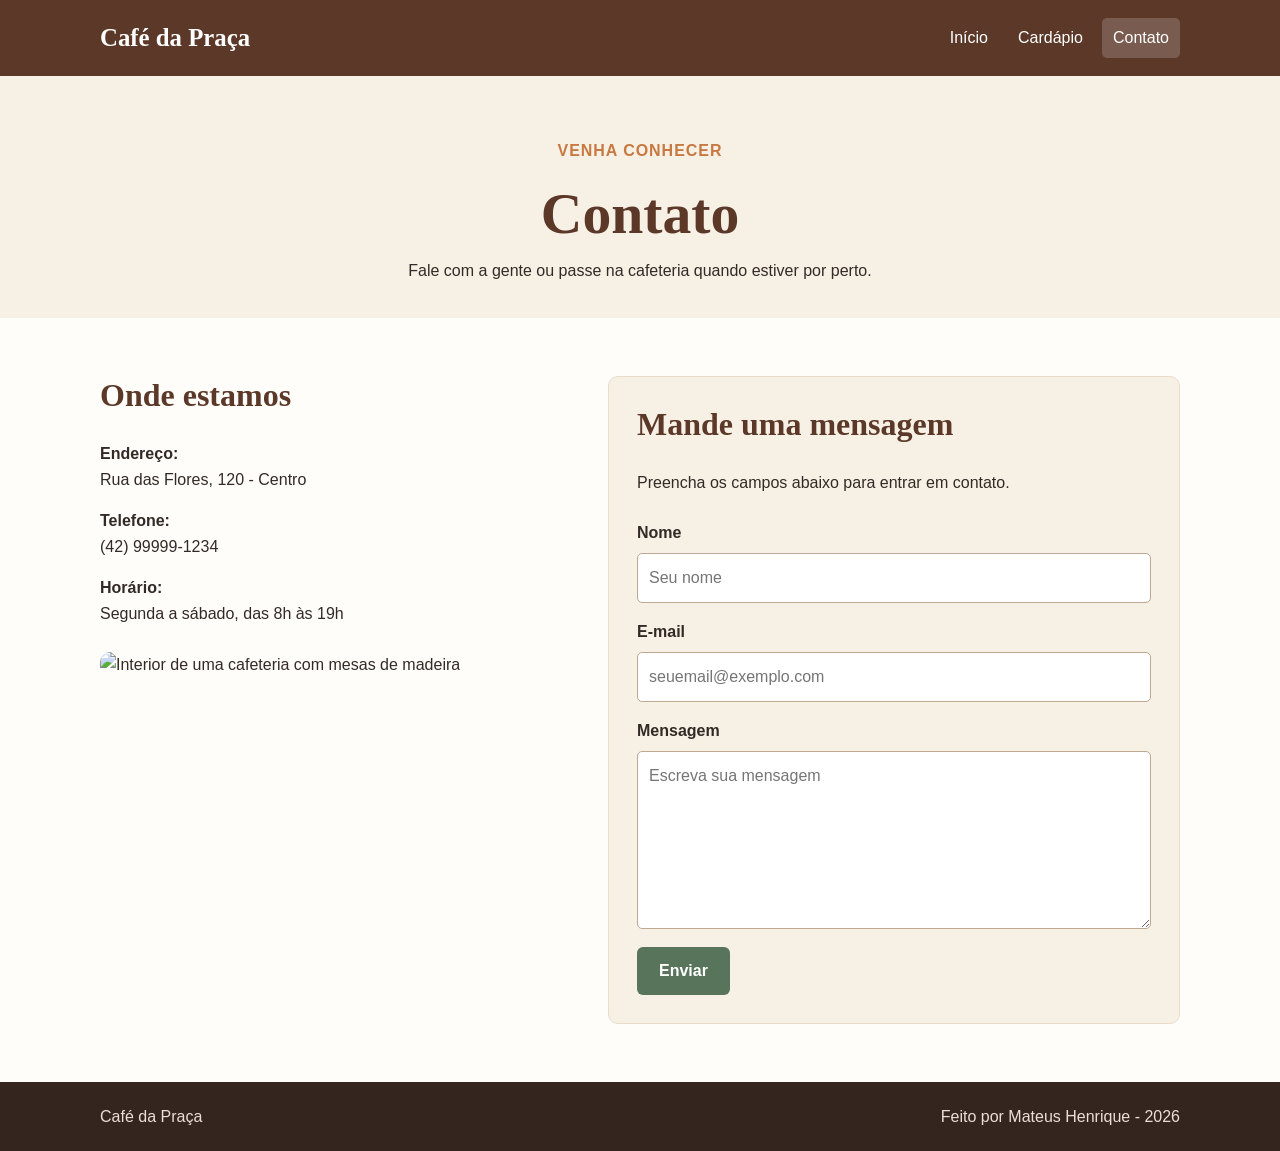
==== contato.html @ c585c4e8 "Finaliza pagina de contato e responsividade" ====
<!DOCTYPE html>
<html lang="pt-BR">
<head>
    <meta charset="UTF-8">
    <meta name="viewport" content="width=device-width, initial-scale=1.0">
    <title>Contato | Café da Praça</title>
    <link rel="stylesheet" href="style.css">
</head>
<body>
    <header class="topo">
        <div class="limite cabecalho">
            <a class="logo" href="index.html">Café da Praça</a>
            <nav aria-label="Navegação principal">
                <a href="index.html">Início</a>
                <a href="cardapio.html">Cardápio</a>
                <a class="ativo" href="contato.html">Contato</a>
            </nav>
        </div>
    </header>

    <main>
        <section class="titulo-pagina">
            <div class="limite">
                <p class="chamada">Venha conhecer</p>
                <h1>Contato</h1>
                <p>Fale com a gente ou passe na cafeteria quando estiver por perto.</p>
            </div>
        </section>

        <section class="limite secao contato">
            <article class="dados-contato">
                <h2>Onde estamos</h2>
                <p><strong>Endereço:</strong><br>Rua das Flores, 120 - Centro</p>
                <p><strong>Telefone:</strong><br>(42) 99999-1234</p>
                <p><strong>Horário:</strong><br>Segunda a sábado, das 8h às 19h</p>
                <img src="https://images.unsplash.com/photo-1554118811-1e0d58224f24?auto=format&fit=crop&w=900&q=80" alt="Interior de uma cafeteria com mesas de madeira">
            </article>

            <section class="formulario">
                <h2>Mande uma mensagem</h2>
                <p>Preencha os campos abaixo para entrar em contato.</p>
                <form action="#" method="get">
                    <label for="nome">Nome</label>
                    <input id="nome" name="nome" type="text" placeholder="Seu nome">

                    <label for="email">E-mail</label>
                    <input id="email" name="email" type="email" placeholder="seuemail@exemplo.com">

                    <label for="mensagem">Mensagem</label>
                    <textarea id="mensagem" name="mensagem" rows="6" placeholder="Escreva sua mensagem"></textarea>

                    <button type="submit">Enviar</button>
                </form>
            </section>
        </section>
    </main>

    <footer>
        <div class="limite rodape">
            <p>Café da Praça</p>
            <p>Feito por Mateus Henrique - 2026</p>
        </div>
    </footer>
</body>
</html>
---- style.css ----
* {
    box-sizing: border-box;
}

:root {
    --marrom: #5b3828;
    --creme: #f7f0e5;
    --verde: #58745b;
    --laranja: #c87941;
    --texto: #332a26;
    --branco: #ffffff;
}

body {
    margin: 0;
    font-family: Arial, Helvetica, sans-serif;
    color: var(--texto);
    background-color: #fffdf9;
    line-height: 1.6;
}

.limite {
    width: min(1080px, 90%);
    margin: 0 auto;
}

.topo {
    background-color: var(--marrom);
    padding: 18px 0;
}

.cabecalho,
.rodape,
.faixa-conteudo {
    display: flex;
    align-items: center;
    justify-content: space-between;
    gap: 24px;
}

.logo {
    color: var(--branco);
    font-family: Georgia, 'Times New Roman', serif;
    font-size: 1.55rem;
    font-weight: bold;
    text-decoration: none;
}

nav {
    display: flex;
    gap: 8px;
}

nav a {
    color: var(--branco);
    padding: 7px 11px;
    border-radius: 5px;
    text-decoration: none;
}

nav a:hover,
nav a.ativo {
    background-color: rgba(255, 255, 255, 0.18);
}

.destaque {
    background-color: var(--creme);
    padding: 62px 0;
}

.destaque-conteudo {
    display: grid;
    grid-template-columns: 1.05fr 0.95fr;
    align-items: center;
    gap: 48px;
}

.destaque img {
    width: 100%;
    height: 370px;
    object-fit: cover;
    border-radius: 12px;
    box-shadow: 0 10px 24px rgba(71, 42, 28, 0.18);
}

.chamada {
    color: var(--laranja);
    font-weight: bold;
    letter-spacing: 0.06em;
    text-transform: uppercase;
}

h1,
h2,
h3 {
    font-family: Georgia, 'Times New Roman', serif;
    line-height: 1.2;
}

h1 {
    margin: 8px 0 18px;
    color: var(--marrom);
    font-size: clamp(2.2rem, 5vw, 3.6rem);
}

h2 {
    color: var(--marrom);
    font-size: 2rem;
}

.botao {
    display: inline-block;
    margin-top: 12px;
    padding: 11px 20px;
    border-radius: 6px;
    color: var(--branco);
    background-color: var(--verde);
    font-weight: bold;
    text-decoration: none;
}

.botao:hover {
    background-color: #405c44;
}

.secao {
    padding: 58px 0;
}

.titulo-pagina {
    padding: 46px 0 34px;
    text-align: center;
    background-color: var(--creme);
}

.titulo-pagina h1 {
    margin: 5px 0 10px;
}

.titulo-pagina p:last-child {
    margin: 0;
}

.secao > h2 {
    margin-top: 0;
    text-align: center;
}

.vantagens {
    display: grid;
    grid-template-columns: repeat(3, 1fr);
    gap: 20px;
    margin-top: 30px;
}

.cartao {
    padding: 24px;
    border: 1px solid #eadbca;
    border-radius: 10px;
    background-color: var(--branco);
}

.cartao h3 {
    margin: 9px 0;
    color: var(--marrom);
}

.cartao p {
    margin-bottom: 0;
}

.grade-cardapio {
    display: grid;
    grid-template-columns: repeat(2, 1fr);
    gap: 24px;
}

.item-cardapio {
    overflow: hidden;
    border: 1px solid #eadbca;
    border-radius: 10px;
    background-color: var(--branco);
}

.item-cardapio img {
    width: 100%;
    height: 210px;
    object-fit: cover;
}

.item-cardapio div {
    padding: 20px;
}

.item-cardapio h2 {
    margin: 0 0 7px;
    font-size: 1.4rem;
}

.item-cardapio p {
    margin: 0 0 12px;
}

.item-cardapio strong {
    color: var(--verde);
}

.contato {
    display: grid;
    grid-template-columns: 0.9fr 1.1fr;
    gap: 40px;
    align-items: start;
}

.dados-contato h2,
.formulario h2 {
    margin-top: 0;
}

.dados-contato img {
    width: 100%;
    height: 230px;
    margin-top: 10px;
    object-fit: cover;
    border-radius: 10px;
}

.formulario {
    padding: 28px;
    border: 1px solid #eadbca;
    border-radius: 10px;
    background-color: var(--creme);
}

form {
    display: flex;
    flex-direction: column;
    gap: 8px;
}

label {
    margin-top: 8px;
    font-weight: bold;
}

input,
textarea {
    width: 100%;
    padding: 11px;
    border: 1px solid #bea995;
    border-radius: 5px;
    font: inherit;
    background-color: var(--branco);
}

textarea {
    resize: vertical;
}

button {
    align-self: flex-start;
    margin-top: 10px;
    padding: 11px 22px;
    border: 0;
    border-radius: 6px;
    color: var(--branco);
    background-color: var(--verde);
    font: inherit;
    font-weight: bold;
    cursor: pointer;
}

button:hover {
    background-color: #405c44;
}

.icone {
    font-size: 2rem;
}

.faixa {
    padding: 35px 0;
    color: var(--branco);
    background-color: var(--verde);
}

.faixa h2,
.faixa p {
    margin: 4px 0;
    color: var(--branco);
}

.botao-claro {
    color: var(--marrom);
    background-color: var(--creme);
}

.botao-claro:hover {
    background-color: var(--branco);
}

footer {
    padding: 22px 0;
    color: #eadfd8;
    background-color: #34251f;
}

.rodape p {
    margin: 0;
}

@media (max-width: 720px) {
    .cabecalho,
    .rodape,
    .faixa-conteudo {
        flex-direction: column;
        text-align: center;
    }

    .destaque-conteudo,
    .vantagens,
    .grade-cardapio,
    .contato {
        grid-template-columns: 1fr;
    }

    .destaque {
        padding: 40px 0;
    }

    .destaque img {
        height: 280px;
    }
}
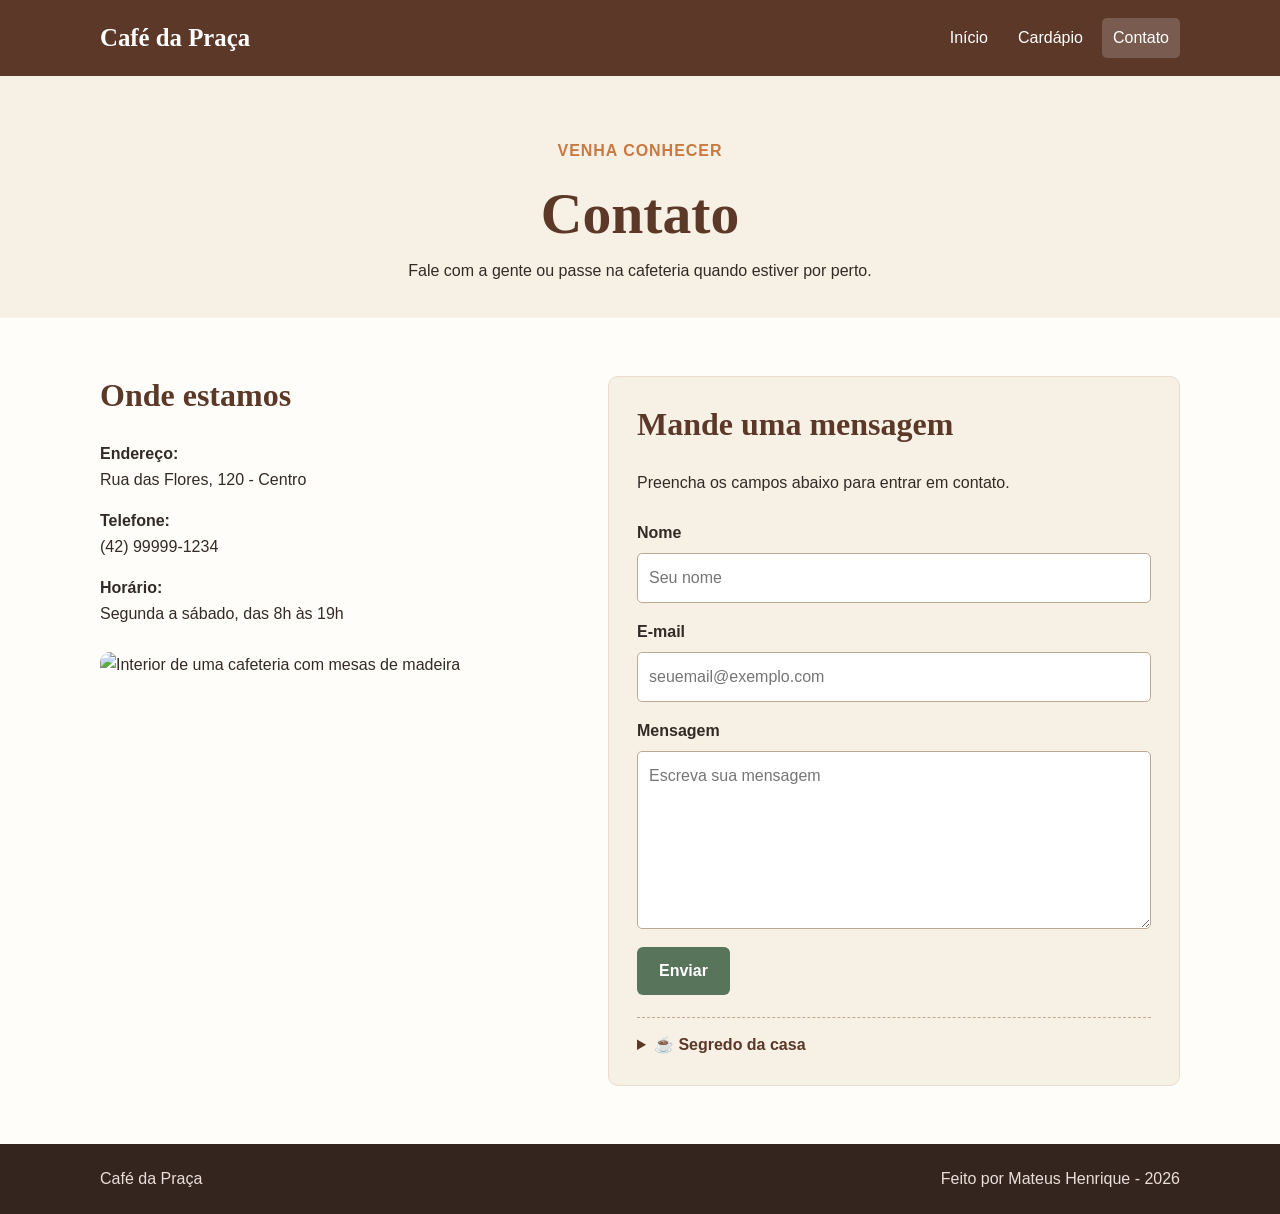
==== commit 8a301013: "Adiciona easter egg na pagina de contato" ====
--- a/contato.html
+++ b/contato.html
@@ -51,6 +51,11 @@
 
                     <button type="submit">Enviar</button>
                 </form>
+
+                <details class="easter-egg">
+                    <summary>☕ Segredo da casa</summary>
+                    <p>professor dionatam lindo demais, cortou o cabelinho e eu fiquei querendo aula com ele até em casa</p>
+                </details>
             </section>
         </section>
     </main>
--- a/style.css
+++ b/style.css
@@ -274,6 +274,23 @@
     background-color: #405c44;
 }
 
+.easter-egg {
+    margin-top: 22px;
+    padding-top: 14px;
+    border-top: 1px dashed #bea995;
+}
+
+.easter-egg summary {
+    color: var(--marrom);
+    font-weight: bold;
+    cursor: pointer;
+}
+
+.easter-egg p {
+    margin-bottom: 0;
+    font-style: italic;
+}
+
 .icone {
     font-size: 2rem;
 }
